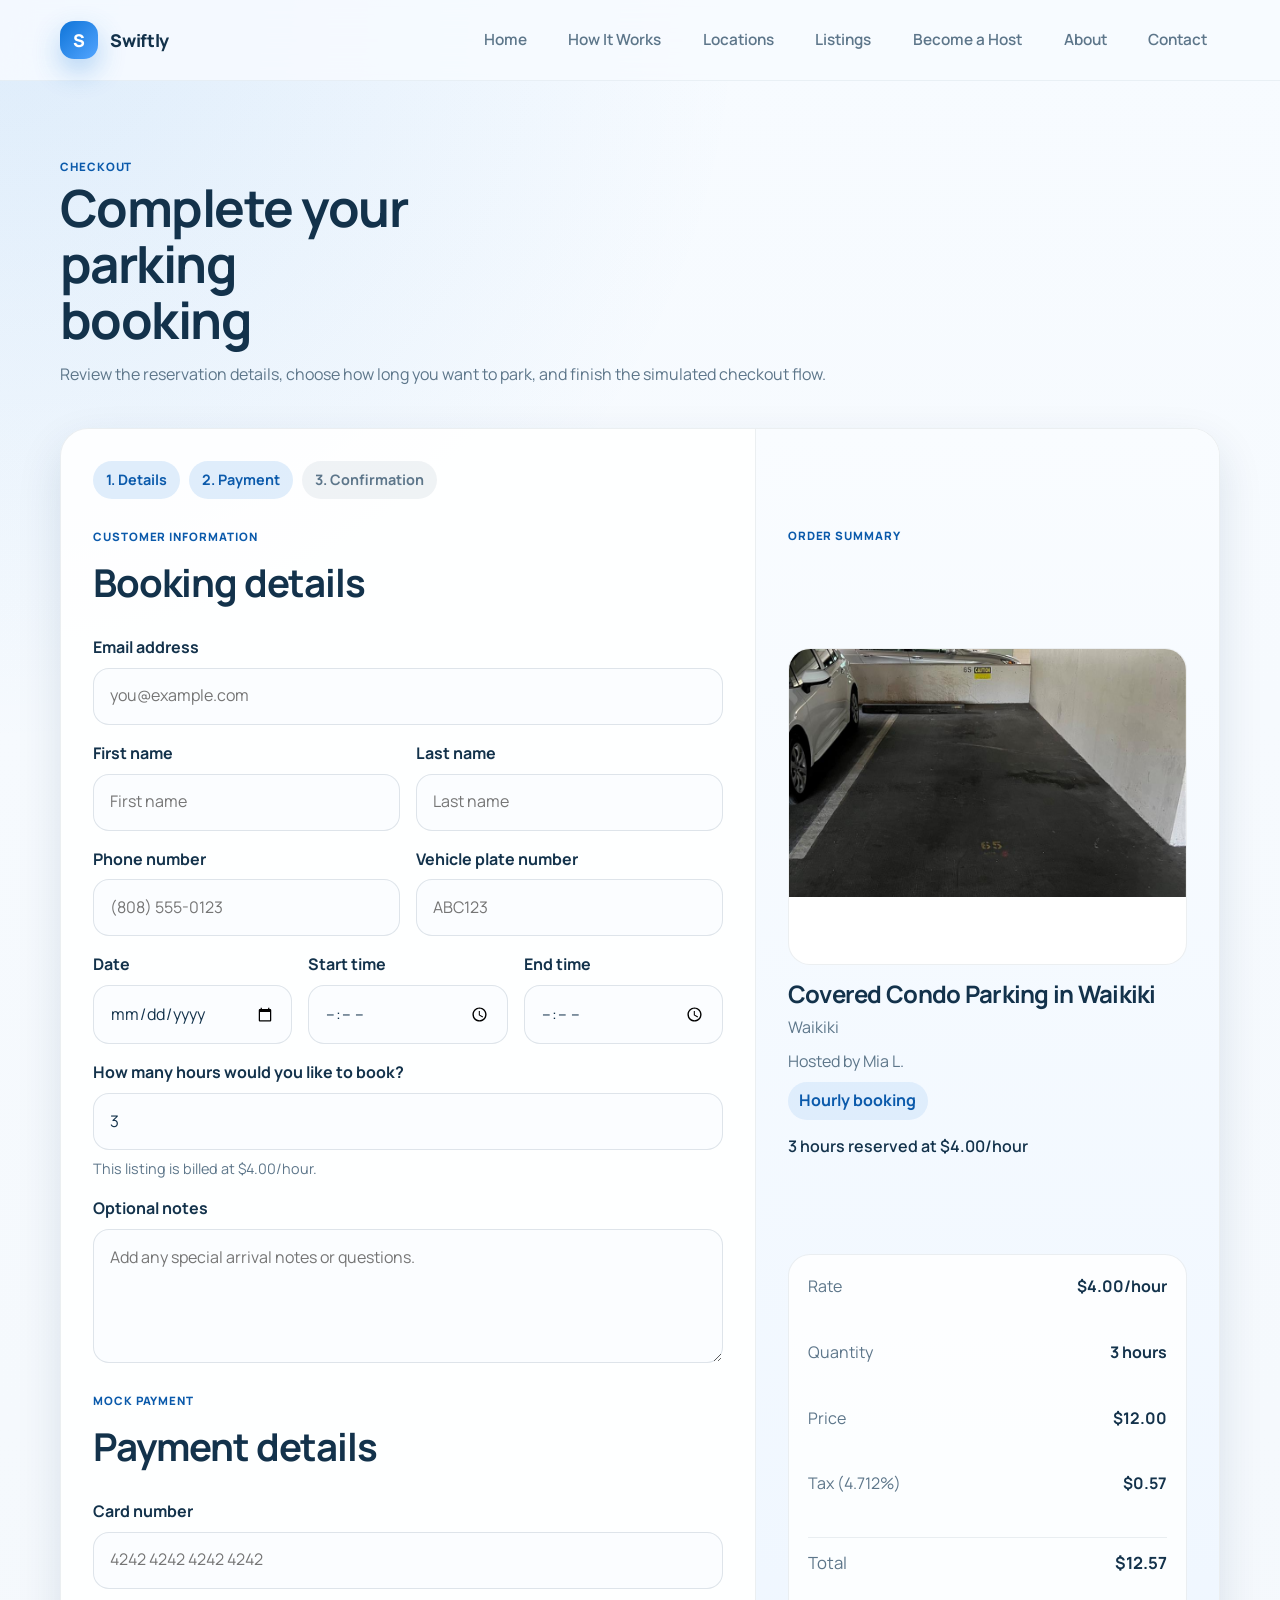
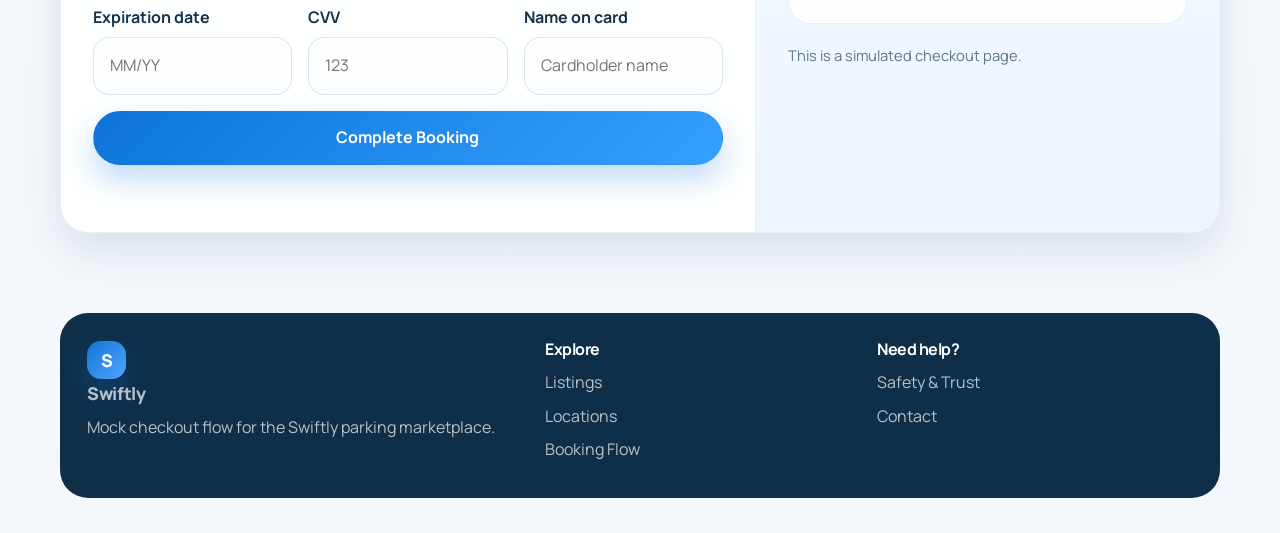
==== checkout.html @ 592e7096 "Add dynamic checkout quantity pricing" ====
﻿<!DOCTYPE html>
<html lang="en">
<head>
  <meta charset="UTF-8">
  <meta name="viewport" content="width=device-width, initial-scale=1.0">
  <title>Checkout | Swiftly</title>
  <meta name="description" content="Complete a simulated parking booking checkout for Swiftly.">
  <link rel="preconnect" href="https://fonts.googleapis.com">
  <link rel="preconnect" href="https://fonts.gstatic.com" crossorigin>
  <link href="https://fonts.googleapis.com/css2?family=Manrope:wght@400;500;600;700;800&display=swap" rel="stylesheet">
  <link rel="stylesheet" href="styles.css">
</head>
<body data-checkout-page>
  <header class="site-header">
    <div class="container nav-shell">
      <a class="brand" href="index.html"><span class="brand-mark">S</span><span>Swiftly</span></a>
      <button class="nav-toggle" aria-label="Toggle navigation" aria-expanded="false">Menu</button>
      <nav class="site-nav" data-nav>
        <a href="index.html">Home</a>
        <a href="how-it-works.html">How It Works</a>
        <a href="locations.html">Locations</a>
        <a href="listings.html">Listings</a>
        <a href="host.html">Become a Host</a>
        <a href="about.html">About</a>
        <a href="contact.html">Contact</a>
      </nav>
    </div>
  </header>

  <main>
    <section class="page-hero checkout-page-hero">
      <div class="container checkout-hero-copy">
        <span class="eyebrow">Checkout</span>
        <h1>Complete your parking booking</h1>
        <p>Review the reservation details, choose how long you want to park, and finish the simulated checkout flow.</p>
      </div>
    </section>

    <section class="section checkout-section">
      <div class="container">
        <div class="checkout-shell surface-card">
          <div class="checkout-form-panel">
            <div class="checkout-steps">
              <span class="checkout-step active">1. Details</span>
              <span class="checkout-step active">2. Payment</span>
              <span class="checkout-step">3. Confirmation</span>
            </div>

            <form class="checkout-form" data-checkout-form>
              <div>
                <p class="mini-label">Customer information</p>
                <h2>Booking details</h2>
              </div>

              <div class="form-field">
                <label for="checkout-email">Email address</label>
                <input id="checkout-email" type="email" placeholder="you@example.com" required>
              </div>

              <div class="checkout-input-grid">
                <div class="form-field">
                  <label for="checkout-first-name">First name</label>
                  <input id="checkout-first-name" type="text" placeholder="First name" required>
                </div>
                <div class="form-field">
                  <label for="checkout-last-name">Last name</label>
                  <input id="checkout-last-name" type="text" placeholder="Last name" required>
                </div>
              </div>

              <div class="checkout-input-grid">
                <div class="form-field">
                  <label for="checkout-phone">Phone number</label>
                  <input id="checkout-phone" type="tel" placeholder="(808) 555-0123" required>
                </div>
                <div class="form-field">
                  <label for="checkout-plate">Vehicle plate number</label>
                  <input id="checkout-plate" type="text" placeholder="ABC123" required>
                </div>
              </div>

              <div class="checkout-input-grid checkout-input-grid-wide">
                <div class="form-field">
                  <label for="checkout-date">Date</label>
                  <input id="checkout-date" type="date" required>
                </div>
                <div class="form-field">
                  <label for="checkout-start-time">Start time</label>
                  <input id="checkout-start-time" type="time" required>
                </div>
                <div class="form-field">
                  <label for="checkout-end-time">End time</label>
                  <input id="checkout-end-time" type="time" required>
                </div>
              </div>

              <div class="form-field">
                <label for="checkout-quantity" data-checkout-quantity-label>How many hours would you like to book?</label>
                <input id="checkout-quantity" type="number" min="1" step="1" value="3" data-checkout-quantity required>
                <p class="checkout-helper-text" data-checkout-quantity-hint>This listing is billed at $4.00/hour.</p>
              </div>

              <div class="form-field">
                <label for="checkout-notes">Optional notes</label>
                <textarea id="checkout-notes" rows="4" placeholder="Add any special arrival notes or questions."></textarea>
              </div>

              <div class="checkout-payment-block">
                <div>
                  <p class="mini-label">Mock payment</p>
                  <h2>Payment details</h2>
                </div>
                <div class="form-field">
                  <label for="checkout-card-number">Card number</label>
                  <input id="checkout-card-number" type="text" inputmode="numeric" placeholder="4242 4242 4242 4242" required>
                </div>
                <div class="checkout-input-grid checkout-input-grid-wide">
                  <div class="form-field">
                    <label for="checkout-expiration">Expiration date</label>
                    <input id="checkout-expiration" type="text" placeholder="MM/YY" required>
                  </div>
                  <div class="form-field">
                    <label for="checkout-cvv">CVV</label>
                    <input id="checkout-cvv" type="text" placeholder="123" required>
                  </div>
                  <div class="form-field">
                    <label for="checkout-card-name">Name on card</label>
                    <input id="checkout-card-name" type="text" placeholder="Cardholder name" required>
                  </div>
                </div>
              </div>

              <button class="button button-primary button-block" type="submit">Complete Booking</button>
              <p class="form-note" data-checkout-success></p>
            </form>
          </div>

          <aside class="checkout-summary-panel">
            <p class="mini-label">Order summary</p>
            <div class="checkout-summary-card">
              <div class="checkout-summary-media">
                <img data-checkout-image src="parking%20picture/coverded%20condo%20parking%20in%20waikiki.jpg" alt="Parking listing thumbnail">
              </div>
              <div class="checkout-summary-content">
                <h2 data-checkout-title>Covered Condo Parking in Waikiki</h2>
                <p data-checkout-area>Waikiki</p>
                <p data-checkout-host>Hosted by Mia L.</p>
                <span class="listing-meta-chip" data-checkout-type>Hourly booking</span>
                <p class="checkout-summary-note" data-checkout-booking-label>3 hours reserved at $4.00/hour</p>
              </div>
            </div>

            <div class="checkout-pricing-list">
              <div class="checkout-pricing-row"><span>Rate</span><strong data-checkout-rate>$4.00/hour</strong></div>
              <div class="checkout-pricing-row"><span>Quantity</span><strong data-checkout-quantity-summary>3 hours</strong></div>
              <div class="checkout-pricing-row"><span>Price</span><strong data-checkout-price>$12.00</strong></div>
              <div class="checkout-pricing-row"><span>Tax (4.712%)</span><strong data-checkout-tax>$0.57</strong></div>
              <div class="checkout-pricing-row checkout-pricing-total"><span>Total</span><strong data-checkout-total>$12.57</strong></div>
            </div>

            <p class="checkout-note-text" data-checkout-note>This is a simulated checkout page.</p>
          </aside>
        </div>
      </div>
    </section>
  </main>

  <footer class="site-footer">
    <div class="container footer-grid">
      <div>
        <a class="brand brand-footer" href="index.html"><span class="brand-mark">S</span><span>Swiftly</span></a>
        <p>Mock checkout flow for the Swiftly parking marketplace.</p>
      </div>
      <div>
        <h3>Explore</h3>
        <a href="listings.html">Listings</a>
        <a href="locations.html">Locations</a>
        <a href="booking.html">Booking Flow</a>
      </div>
      <div>
        <h3>Need help?</h3>
        <a href="safety.html">Safety &amp; Trust</a>
        <a href="contact.html">Contact</a>
      </div>
    </div>
  </footer>

  <script src="app.js"></script>
</body>
</html>
---- styles.css ----
/* Global design tokens for the Swiftly MVP */
:root {
  --bg: #f4f8fc;
  --surface: #ffffff;
  --surface-alt: #eef5fb;
  --ink: #13324b;
  --muted: #5d768a;
  --line: rgba(15, 52, 84, 0.12);
  --primary: #0e74d8;
  --primary-deep: #0b5aab;
  --accent: #d8ebff;
  --success: #0f8b6d;
  --shadow: 0 18px 45px rgba(16, 52, 88, 0.12);
  --radius-lg: 28px;
  --radius-md: 18px;
  --radius-sm: 12px;
  --container: 1160px;
}

*,
*::before,
*::after {
  box-sizing: border-box;
}

html {
  scroll-behavior: smooth;
}

body {
  margin: 0;
  font-family: "Manrope", sans-serif;
  color: var(--ink);
  background:
    radial-gradient(circle at top left, rgba(14, 116, 216, 0.11), transparent 30%),
    linear-gradient(180deg, #f7fbff 0%, var(--bg) 100%);
  line-height: 1.6;
}

img {
  max-width: 100%;
  display: block;
}

a {
  color: inherit;
  text-decoration: none;
}

button,
input,
select,
textarea {
  font: inherit;
}

.container {
  width: min(var(--container), calc(100% - 2rem));
  margin: 0 auto;
}

.site-header {
  position: sticky;
  top: 0;
  z-index: 20;
  backdrop-filter: blur(16px);
  background: rgba(247, 251, 255, 0.84);
  border-bottom: 1px solid rgba(15, 52, 84, 0.06);
}

.nav-shell {
  display: flex;
  align-items: center;
  justify-content: space-between;
  min-height: 80px;
  gap: 1rem;
}

.brand {
  display: inline-flex;
  align-items: center;
  gap: 0.75rem;
  font-weight: 800;
  font-size: 1.1rem;
  letter-spacing: -0.02em;
}

.brand-mark {
  width: 2.4rem;
  height: 2.4rem;
  display: grid;
  place-items: center;
  border-radius: 14px;
  background: linear-gradient(135deg, var(--primary) 0%, #53a5ff 100%);
  color: #fff;
  box-shadow: 0 12px 28px rgba(14, 116, 216, 0.3);
}

.site-nav {
  display: flex;
  align-items: center;
  gap: 1rem;
}

.site-nav a {
  color: var(--muted);
  font-size: 0.96rem;
  font-weight: 600;
  padding: 0.6rem 0.8rem;
  border-radius: 999px;
  transition: 0.2s ease;
}

.site-nav a:hover,
.site-nav a.active {
  color: var(--primary-deep);
  background: rgba(14, 116, 216, 0.09);
}

.nav-toggle {
  display: none;
  border: 1px solid var(--line);
  background: var(--surface);
  color: var(--ink);
  border-radius: 999px;
  padding: 0.65rem 1rem;
}

.hero,
.page-hero {
  padding: 4.5rem 0 2rem;
}

.page-hero-compact {
  padding-bottom: 1rem;
}

.hero-grid,
.split-layout,
.narrative-grid,
.dual-card-grid {
  display: grid;
  gap: 1.5rem;
}

.hero-grid {
  grid-template-columns: 1.15fr 0.85fr;
  align-items: center;
}

.eyebrow,
.mini-label,
.pill-label {
  display: inline-flex;
  align-items: center;
  gap: 0.35rem;
  color: var(--primary-deep);
  font-weight: 800;
  letter-spacing: 0.08em;
  text-transform: uppercase;
  font-size: 0.72rem;
}

.pill-label {
  padding: 0.35rem 0.7rem;
  border-radius: 999px;
  background: rgba(14, 116, 216, 0.1);
}

h1,
h2,
h3 {
  line-height: 1.1;
  letter-spacing: -0.03em;
  margin: 0 0 0.9rem;
}

h1 {
  font-size: clamp(2.5rem, 4vw, 4.8rem);
  max-width: 11ch;
}

h2 {
  font-size: clamp(1.8rem, 3vw, 3rem);
}

h3 {
  font-size: 1.2rem;
}

p {
  margin: 0 0 1rem;
  color: var(--muted);
}

.hero-text {
  max-width: 60ch;
  font-size: 1.05rem;
}

.hero-actions,
.cta-actions {
  display: flex;
  flex-wrap: wrap;
  gap: 0.9rem;
  margin: 1.6rem 0 1.8rem;
}

.button {
  display: inline-flex;
  justify-content: center;
  align-items: center;
  gap: 0.55rem;
  min-height: 3.1rem;
  padding: 0.85rem 1.2rem;
  border-radius: 999px;
  border: 1px solid transparent;
  font-weight: 700;
  transition: transform 0.2s ease, box-shadow 0.2s ease, background 0.2s ease;
}

.button:hover {
  transform: translateY(-1px);
}

.button-primary {
  background: linear-gradient(135deg, var(--primary) 0%, #35a0ff 100%);
  color: #fff;
  box-shadow: 0 14px 30px rgba(14, 116, 216, 0.26);
}

.button-secondary {
  background: var(--surface);
  color: var(--ink);
  border-color: var(--line);
}

.button-block {
  width: 100%;
}

.surface-card,
.step-card,
.faq-item {
  background: rgba(255, 255, 255, 0.88);
  border: 1px solid rgba(15, 52, 84, 0.08);
  border-radius: var(--radius-lg);
  box-shadow: var(--shadow);
}

.hero-panel,
.search-shell,
.form-card {
  padding: 1.5rem;
}

.panel-header,
.listing-preview,
.search-row,
.summary-card,
.faq-question {
  display: flex;
  align-items: center;
  justify-content: space-between;
  gap: 1rem;
}

.status-pill {
  padding: 0.45rem 0.75rem;
  border-radius: 999px;
  background: rgba(15, 139, 109, 0.12);
  color: var(--success);
  font-weight: 700;
  font-size: 0.85rem;
}

.search-preview {
  display: grid;
  gap: 0.9rem;
  margin: 1.5rem 0;
}

.search-row {
  padding: 0.95rem 1rem;
  border-radius: 16px;
  background: var(--surface-alt);
}

.search-label {
  color: var(--muted);
  font-size: 0.88rem;
}

.listing-preview {
  margin: 1rem 0 1.5rem;
  padding: 1rem;
  border-radius: 18px;
  background: linear-gradient(180deg, #f6fbff 0%, #ebf4fd 100%);
}

.price-lockup {
  text-align: right;
}

.price-lockup strong {
  display: block;
  font-size: 1.25rem;
}

.hero-stats,
.pricing-summary,
.grid,
.listing-grid,
.host-benefits {
  display: grid;
  gap: 1rem;
}

.hero-stats {
  grid-template-columns: repeat(2, minmax(0, 1fr));
}

.stat-card {
  padding: 1rem 1.1rem;
  border-radius: 20px;
  background: rgba(255, 255, 255, 0.7);
  border: 1px solid rgba(15, 52, 84, 0.08);
}

.stat-card strong {
  display: block;
  margin-bottom: 0.35rem;
}

.section {
  padding: 2rem 0 4rem;
}

.section-soft {
  background: linear-gradient(180deg, rgba(224, 239, 252, 0.35), rgba(224, 239, 252, 0.12));
}

.section-heading {
  max-width: 52rem;
  margin-bottom: 2rem;
}

.section-heading-row {
  display: flex;
  align-items: end;
  justify-content: space-between;
  gap: 1rem;
  max-width: none;
}

.section-heading-left {
  margin-bottom: 1.5rem;
}

.three-up,
.pricing-summary,
.listing-grid {
  grid-template-columns: repeat(3, minmax(0, 1fr));
}

.feature-card,
.summary-card,
.listing-card,
.journey-card,
.narrative-card {
  padding: 1.4rem;
}

.feature-icon,
.step-number,
.mini-step span {
  width: 2.5rem;
  height: 2.5rem;
  display: inline-grid;
  place-items: center;
  border-radius: 14px;
  background: rgba(14, 116, 216, 0.12);
  color: var(--primary-deep);
  font-weight: 800;
  margin-bottom: 1rem;
}

.steps-grid {
  display: grid;
  grid-template-columns: repeat(3, minmax(0, 1fr));
  gap: 1rem;
}

.step-card {
  padding: 1.5rem;
}

.split-layout {
  grid-template-columns: 1fr 0.9fr;
  align-items: start;
}

.check-list {
  list-style: none;
  padding: 0;
  margin: 1.5rem 0 0;
  display: grid;
  gap: 0.9rem;
}

.check-list li {
  padding-left: 1.6rem;
  position: relative;
  color: var(--ink);
}

.check-list li::before {
  content: "";
  position: absolute;
  top: 0.55rem;
  left: 0;
  width: 0.7rem;
  height: 0.7rem;
  border-radius: 50%;
  background: var(--primary);
}

.quote-card {
  padding: 1.6rem;
}

blockquote {
  margin: 0 0 1rem;
  font-size: 1.18rem;
  color: var(--ink);
}

.text-link {
  color: var(--primary-deep);
  font-weight: 700;
}

.cta-band {
  padding-top: 0;
}

.cta-shell {
  display: flex;
  justify-content: space-between;
  align-items: center;
  gap: 1rem;
  padding: 1.8rem;
  border-radius: 30px;
  color: #fff;
  background: linear-gradient(135deg, #0c5daa 0%, #0f87f5 50%, #55b4ff 100%);
  box-shadow: 0 20px 48px rgba(12, 93, 170, 0.28);
}

.cta-shell p,
.cta-shell .eyebrow {
  color: rgba(255, 255, 255, 0.82);
}

.dual-card-grid,
.narrative-grid {
  grid-template-columns: repeat(2, minmax(0, 1fr));
}

.mini-steps {
  display: grid;
  gap: 1rem;
}

.mini-step {
  display: grid;
  grid-template-columns: auto 1fr;
  gap: 1rem;
  align-items: start;
}

.search-form,
.stacked-form {
  display: grid;
  gap: 1rem;
}

.search-form {
  grid-template-columns: 1.3fr 1fr 1fr auto;
  align-items: end;
}

.form-field {
  display: grid;
  gap: 0.45rem;
}

.form-field label {
  font-weight: 700;
  color: var(--ink);
}

.form-field input,
.form-field select,
.form-field textarea {
  width: 100%;
  padding: 0.92rem 1rem;
  border-radius: 16px;
  border: 1px solid var(--line);
  background: #fbfdff;
  color: var(--ink);
}

.form-field input:focus,
.form-field select:focus,
.form-field textarea:focus {
  outline: 2px solid rgba(14, 116, 216, 0.18);
  border-color: rgba(14, 116, 216, 0.3);
}

.suggested-tags {
  margin-top: 1rem;
  display: flex;
  flex-wrap: wrap;
  gap: 0.7rem;
  align-items: center;
}

.tag-button {
  border: 0;
  padding: 0.65rem 0.9rem;
  border-radius: 999px;
  background: rgba(14, 116, 216, 0.09);
  color: var(--primary-deep);
  font-weight: 700;
  cursor: pointer;
}

.listing-card {
  display: flex;
  flex-direction: column;
  gap: 1rem;
}

.listing-card-header {
  display: flex;
  justify-content: space-between;
  gap: 1rem;
}

.listing-badge {
  display: inline-flex;
  align-items: center;
  padding: 0.35rem 0.7rem;
  border-radius: 999px;
  background: rgba(15, 139, 109, 0.1);
  color: var(--success);
  font-size: 0.82rem;
  font-weight: 700;
}

.listing-meta {
  display: flex;
  flex-wrap: wrap;
  gap: 0.75rem;
  color: var(--muted);
  font-size: 0.92rem;
}

.listing-price {
  font-size: 1.45rem;
  font-weight: 800;
  color: var(--primary-deep);
}

.form-note {
  min-height: 1.2rem;
  margin-bottom: 0;
  color: var(--success);
  font-weight: 700;
}

.faq-list {
  display: grid;
  gap: 1rem;
}

.faq-question {
  width: 100%;
  border: 0;
  background: transparent;
  padding: 1.25rem 1.4rem;
  cursor: pointer;
  font-weight: 800;
  color: var(--ink);
  text-align: left;
}

.faq-question::after {
  content: "+";
  font-size: 1.2rem;
  color: var(--primary-deep);
}

.faq-item.is-open .faq-question::after {
  content: "-";
}

.faq-answer {
  display: none;
  padding: 0 1.4rem 1.3rem;
}

.faq-item.is-open .faq-answer {
  display: block;
}

.site-footer {
  padding: 1rem 0 2.2rem;
}

.footer-grid {
  display: grid;
  grid-template-columns: 1.4fr 1fr 1fr;
  gap: 1rem;
  padding: 1.7rem;
  border-radius: 28px;
  background: #0f2f49;
  color: rgba(255, 255, 255, 0.86);
}

.footer-grid p,
.footer-grid a {
  color: rgba(255, 255, 255, 0.7);
}

.footer-grid h3 {
  font-size: 1rem;
  margin-bottom: 0.75rem;
  color: #fff;
}

.footer-grid a {
  display: block;
  margin-bottom: 0.5rem;
}

.brand-footer {
  color: #fff;
  margin-bottom: 0.8rem;
}

@media (max-width: 980px) {
  .hero-grid,
  .split-layout,
  .dual-card-grid,
  .narrative-grid,
  .three-up,
  .pricing-summary,
  .listing-grid,
  .steps-grid,
  .footer-grid,
  .hero-stats,
  .search-form {
    grid-template-columns: 1fr;
  }

  .cta-shell,
  .section-heading-row {
    flex-direction: column;
    align-items: start;
  }

  h1 {
    max-width: none;
  }
}

@media (max-width: 760px) {
  .nav-toggle {
    display: inline-flex;
  }

  .site-nav {
    position: absolute;
    top: calc(100% + 0.4rem);
    left: 1rem;
    right: 1rem;
    display: none;
    flex-direction: column;
    align-items: stretch;
    padding: 0.85rem;
    border-radius: 22px;
    background: rgba(255, 255, 255, 0.98);
    border: 1px solid rgba(15, 52, 84, 0.08);
    box-shadow: var(--shadow);
  }

  .site-nav.is-open {
    display: flex;
  }

  .hero,
  .page-hero {
    padding-top: 3.5rem;
  }

  .section {
    padding: 1.4rem 0 3rem;
  }

  .container {
    width: min(var(--container), calc(100% - 1.25rem));
  }
}

/* Host page enhancements */
.host-hero {
  padding-bottom: 3rem;
}

.host-hero-grid {
  align-items: stretch;
}

.host-hero-metrics {
  display: grid;
  grid-template-columns: repeat(2, minmax(0, 1fr));
  gap: 1rem;
}

.host-highlight-card {
  display: grid;
  gap: 1.1rem;
  padding: 1.6rem;
  background: linear-gradient(180deg, rgba(255, 255, 255, 0.94), rgba(235, 244, 253, 0.92));
}

.host-highlight-list {
  display: grid;
  gap: 0.9rem;
}

.host-highlight-item {
  padding: 1rem;
  border-radius: 18px;
  background: rgba(14, 116, 216, 0.07);
}

.host-highlight-item strong,
.earnings-figure,
.calculator-value {
  display: block;
  color: var(--primary-deep);
  font-weight: 800;
}

.host-trust-pill-row {
  display: flex;
  flex-wrap: wrap;
  gap: 0.75rem;
}

.host-steps-grid,
.host-benefits-grid,
.earnings-grid {
  grid-template-columns: repeat(4, minmax(0, 1fr));
}

.earnings-grid {
  display: grid;
  gap: 1rem;
  margin-bottom: 1rem;
}

.earnings-card {
  padding: 1.4rem;
}

.earnings-figure {
  font-size: 1.6rem;
  margin: 1rem 0 0.3rem;
}

.calculator-panel {
  display: grid;
  gap: 1.2rem;
  padding: 1.5rem;
}

.calculator-grid {
  display: grid;
  grid-template-columns: 1.4fr auto;
  gap: 1rem;
  align-items: center;
}

.calculator-grid span {
  color: var(--muted);
}

.calculator-value {
  font-size: 1.2rem;
  text-align: right;
}

.trust-layout {
  align-items: center;
}

.trust-card-stack {
  display: grid;
  gap: 1rem;
}

.trust-card {
  padding: 1.4rem;
}

.application-shell {
  display: grid;
  grid-template-columns: 0.82fr 1.18fr;
  gap: 1.5rem;
  align-items: start;
}

.application-copy {
  display: grid;
  gap: 1rem;
}

.application-notes {
  padding: 1.4rem;
}

.compact-check-list {
  margin-top: 1rem;
}

.host-form-card {
  padding: 1.6rem;
}

.host-application-form {
  gap: 1.15rem;
}

.form-grid-two {
  display: grid;
  grid-template-columns: repeat(2, minmax(0, 1fr));
  gap: 1rem;
}

@media (max-width: 980px) {
  .host-hero-metrics,
  .host-steps-grid,
  .host-benefits-grid,
  .earnings-grid,
  .application-shell,
  .form-grid-two,
  .calculator-grid {
    grid-template-columns: 1fr;
  }

  .calculator-value {
    text-align: left;
  }
}

.host-form-helper {
  margin-bottom: 0;
  font-size: 0.92rem;
  color: var(--muted);
}

/* Image sections */
.section-image-strip {
  padding-top: 0;
}

.image-strip-tight {
  padding-bottom: 2rem;
}

.image-feature-shell {
  display: grid;
  grid-template-columns: 0.9fr 1.1fr;
  gap: 1.5rem;
  align-items: center;
  padding: 1.6rem;
}

.image-feature-reverse {
  grid-template-columns: 1.05fr 0.95fr;
}

.image-feature-copy {
  max-width: 34rem;
}

.image-frame {
  border-radius: 26px;
  overflow: hidden;
  background: linear-gradient(180deg, #ffffff 0%, #eef6ff 100%);
  border: 1px solid rgba(15, 52, 84, 0.08);
}

.image-frame img {
  width: 100%;
  height: auto;
}

.image-frame-large img {
  min-height: 280px;
  object-fit: cover;
}

@media (max-width: 980px) {
  .image-feature-shell,
  .image-feature-reverse {
    grid-template-columns: 1fr;
  }
}

.listing-card {
  overflow: hidden;
  padding: 0;
}

.listing-card-media {
  aspect-ratio: 16 / 10;
  background: linear-gradient(180deg, #f8fbff 0%, #e7f2fd 100%);
  border-bottom: 1px solid rgba(15, 52, 84, 0.08);
}

.listing-card-media img {
  width: 100%;
  height: 100%;
  object-fit: cover;
  display: block;
}

.listing-card > :not(.listing-card-media) {
  padding-left: 1.4rem;
  padding-right: 1.4rem;
}

.listing-card > .listing-card-header:first-of-type {
  padding-top: 1.2rem;
}

.listing-card > .listing-card-header:last-child {
  padding-bottom: 1.4rem;
}

.listing-card > p,
.listing-card > .listing-meta {
  margin-left: 1.4rem;
  margin-right: 1.4rem;
}

.home-listing-grid {
  margin-top: 0.5rem;
}

.listing-card h3 {
  margin-bottom: 0.45rem;
}

.listing-card-footer {
  align-items: end;
}

.listing-meta {
  gap: 0.6rem;
}

.listing-meta-chip {
  display: inline-flex;
  align-items: center;
  padding: 0.38rem 0.72rem;
  border-radius: 999px;
  background: rgba(14, 116, 216, 0.09);
  color: var(--primary-deep);
  font-weight: 700;
}

.listing-meta-host {
  background: rgba(15, 52, 84, 0.08);
  color: var(--ink);
}

.listing-price-note {
  display: block;
  margin-top: 0.2rem;
  font-size: 0.85rem;
  color: var(--muted);
}

.page-link-grid,
.info-grid,
.dashboard-metrics {
  display: grid;
  gap: 1rem;
}

.page-link-grid {
  grid-template-columns: repeat(5, minmax(0, 1fr));
}

.info-grid,
.dashboard-metrics {
  grid-template-columns: repeat(3, minmax(0, 1fr));
}

.page-link-card,
.info-card,
.detail-card {
  padding: 1.4rem;
}

.page-link-card h3,
.info-card h2,
.detail-card h2 {
  margin-bottom: 0.6rem;
}

@media (max-width: 980px) {
  .page-link-grid,
  .info-grid,
  .dashboard-metrics {
    grid-template-columns: 1fr;
  }
}

.checkout-page-hero {
  padding-bottom: 1rem;
}

.checkout-section {
  padding-top: 0.5rem;
}

.checkout-shell {
  display: grid;
  grid-template-columns: 1.2fr 0.8fr;
  gap: 0;
  overflow: hidden;
  padding: 0;
}

.checkout-form-panel,
.checkout-summary-panel {
  padding: 2rem;
}

.checkout-form-panel {
  border-right: 1px solid rgba(15, 52, 84, 0.08);
}

.checkout-steps {
  display: flex;
  flex-wrap: wrap;
  gap: 0.6rem;
  margin-bottom: 1.5rem;
}

.checkout-step {
  padding: 0.48rem 0.8rem;
  border-radius: 999px;
  background: rgba(15, 52, 84, 0.06);
  color: var(--muted);
  font-weight: 700;
  font-size: 0.9rem;
}

.checkout-step.active {
  background: rgba(14, 116, 216, 0.12);
  color: var(--primary-deep);
}

.checkout-form {
  display: grid;
  gap: 1rem;
}

.checkout-input-grid {
  display: grid;
  grid-template-columns: repeat(2, minmax(0, 1fr));
  gap: 1rem;
}

.checkout-input-grid-wide {
  grid-template-columns: repeat(3, minmax(0, 1fr));
}

.checkout-payment-block {
  display: grid;
  gap: 1rem;
  padding-top: 0.5rem;
}

.checkout-summary-panel {
  background: linear-gradient(180deg, #f9fcff 0%, #eef6ff 100%);
  display: grid;
  gap: 1.25rem;
}

.checkout-summary-card {
  display: grid;
  gap: 1rem;
}

.checkout-summary-media {
  border-radius: 22px;
  overflow: hidden;
  background: #fff;
  border: 1px solid rgba(15, 52, 84, 0.08);
}

.checkout-summary-media img {
  width: 100%;
  display: block;
  aspect-ratio: 16 / 10;
  object-fit: cover;
}

.checkout-summary-content h2 {
  font-size: 1.5rem;
  margin-bottom: 0.5rem;
}

.checkout-summary-content p {
  margin-bottom: 0.5rem;
}

.checkout-summary-note {
  margin-top: 0.85rem;
  color: var(--ink);
  font-weight: 600;
}

.checkout-pricing-list {
  display: grid;
  gap: 0.85rem;
  padding: 1.2rem;
  border-radius: 22px;
  background: rgba(255, 255, 255, 0.8);
  border: 1px solid rgba(15, 52, 84, 0.08);
}

.checkout-pricing-row {
  display: flex;
  justify-content: space-between;
  gap: 1rem;
  color: var(--muted);
}

.checkout-pricing-row strong {
  color: var(--ink);
}

.checkout-pricing-total {
  padding-top: 0.75rem;
  border-top: 1px solid rgba(15, 52, 84, 0.08);
  font-size: 1.05rem;
}

.checkout-note-text {
  margin-bottom: 0;
  font-size: 0.92rem;
}

@media (max-width: 980px) {
  .checkout-shell {
    grid-template-columns: 1fr;
  }

  .checkout-form-panel {
    border-right: 0;
    border-bottom: 1px solid rgba(15, 52, 84, 0.08);
  }

  .checkout-input-grid,
  .checkout-input-grid-wide {
    grid-template-columns: 1fr;
  }
}
.checkout-helper-text {
  margin: 0;
  font-size: 0.9rem;
  color: var(--muted);
}
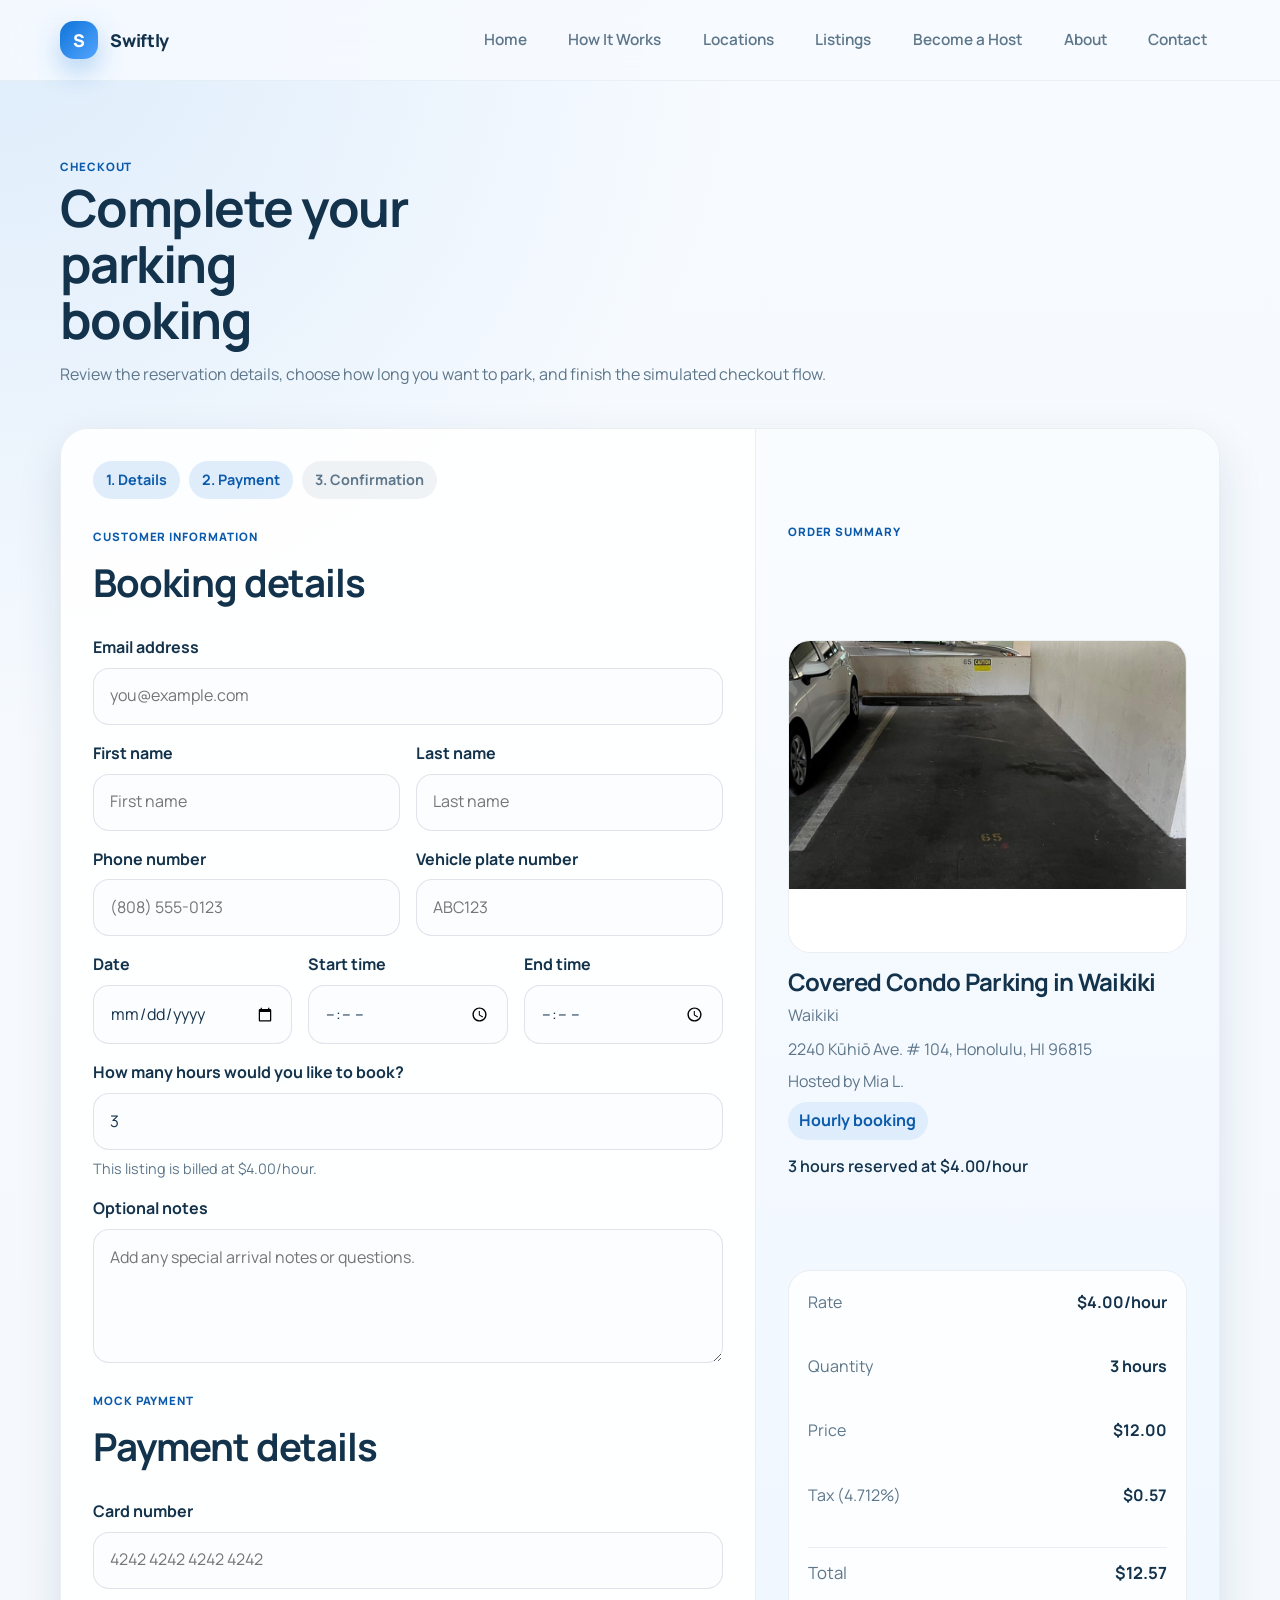
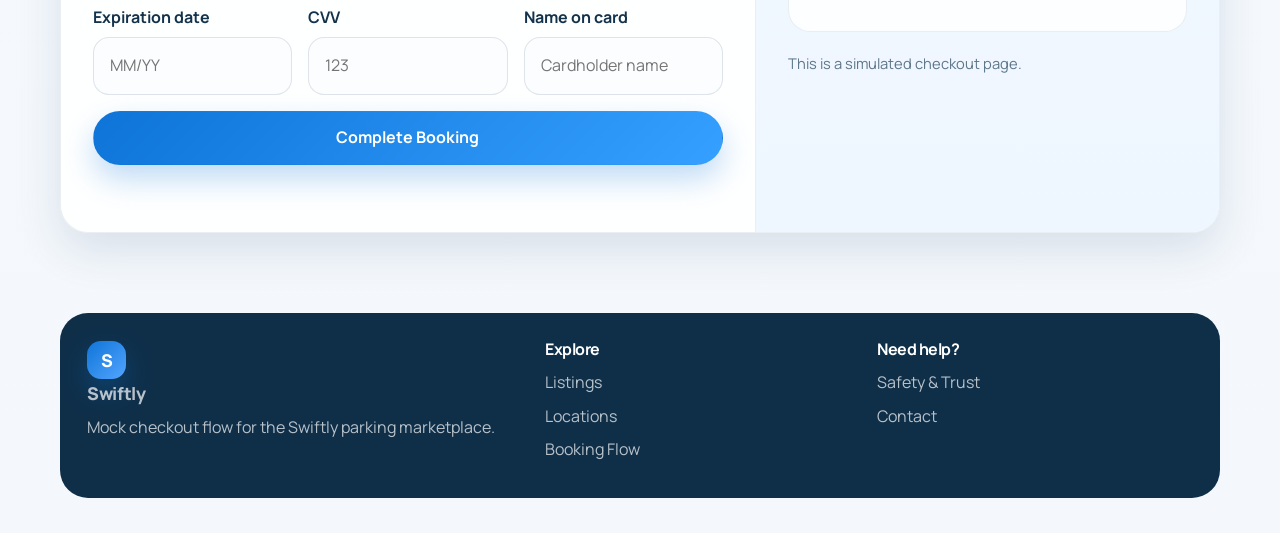
==== commit 4584a80c: "Add listing addresses across booking flow" ====
--- a/checkout.html
+++ b/checkout.html
@@ -144,6 +144,7 @@
               <div class="checkout-summary-content">
                 <h2 data-checkout-title>Covered Condo Parking in Waikiki</h2>
                 <p data-checkout-area>Waikiki</p>
+                <p class="checkout-address" data-checkout-address>2240 Kūhiō Ave. # 104, Honolulu, HI 96815</p>
                 <p data-checkout-host>Hosted by Mia L.</p>
                 <span class="listing-meta-chip" data-checkout-type>Hourly booking</span>
                 <p class="checkout-summary-note" data-checkout-booking-label>3 hours reserved at $4.00/hour</p>
@@ -188,3 +189,6 @@
   <script src="app.js"></script>
 </body>
 </html>
+
+
+
--- a/styles.css
+++ b/styles.css
@@ -1,4 +1,4 @@
-/* Global design tokens for the Swiftly MVP */
+﻿/* Global design tokens for the Swiftly MVP */
 :root {
   --bg: #f4f8fc;
   --surface: #ffffff;
@@ -963,7 +963,14 @@
 }
 
 .listing-card h3 {
-  margin-bottom: 0.45rem;
+  margin-bottom: 0.35rem;
+}
+
+.listing-address {
+  margin: 0;
+  color: var(--muted);
+  font-size: 0.9rem;
+  line-height: 1.45;
 }
 
 .listing-card-footer {
@@ -1190,3 +1197,95 @@
   font-size: 0.9rem;
   color: var(--muted);
 }
+
+.success-page-hero {
+  padding-bottom: 1rem;
+}
+
+.success-section {
+  padding-top: 0.5rem;
+}
+
+.success-shell {
+  max-width: 760px;
+  margin: 0 auto;
+  padding: 2.25rem;
+  text-align: center;
+}
+
+.success-icon {
+  width: 4.5rem;
+  height: 4.5rem;
+  margin: 0 auto 1.2rem;
+  display: grid;
+  place-items: center;
+  border-radius: 50%;
+  background: linear-gradient(135deg, #0e74d8 0%, #41a8ff 100%);
+  color: #fff;
+  font-size: 1.8rem;
+  font-weight: 800;
+  box-shadow: 0 18px 36px rgba(14, 116, 216, 0.24);
+}
+
+.success-email-line {
+  margin-bottom: 0.35rem;
+}
+
+.success-email {
+  margin-bottom: 1.5rem;
+  color: var(--primary-deep);
+  font-size: 1.2rem;
+  font-weight: 800;
+}
+
+.success-summary-grid {
+  display: grid;
+  grid-template-columns: repeat(2, minmax(0, 1fr));
+  gap: 1rem;
+  margin: 1.75rem 0;
+  text-align: left;
+}
+
+.success-summary-item {
+  padding: 1rem 1.1rem;
+  border-radius: 20px;
+  background: rgba(14, 116, 216, 0.06);
+  border: 1px solid rgba(15, 52, 84, 0.08);
+}
+
+.success-summary-item span {
+  display: block;
+  margin-bottom: 0.35rem;
+  color: var(--muted);
+  font-size: 0.9rem;
+}
+
+.success-summary-item strong {
+  color: var(--ink);
+}
+
+.success-actions {
+  display: flex;
+  justify-content: center;
+  flex-wrap: wrap;
+  gap: 0.9rem;
+}
+
+@media (max-width: 760px) {
+  .success-shell {
+    padding: 1.6rem;
+  }
+
+  .success-summary-grid {
+    grid-template-columns: 1fr;
+  }
+}
+
+
+
+.checkout-address {
+  margin-bottom: 0.5rem;
+  color: var(--muted);
+  line-height: 1.5;
+}
+
